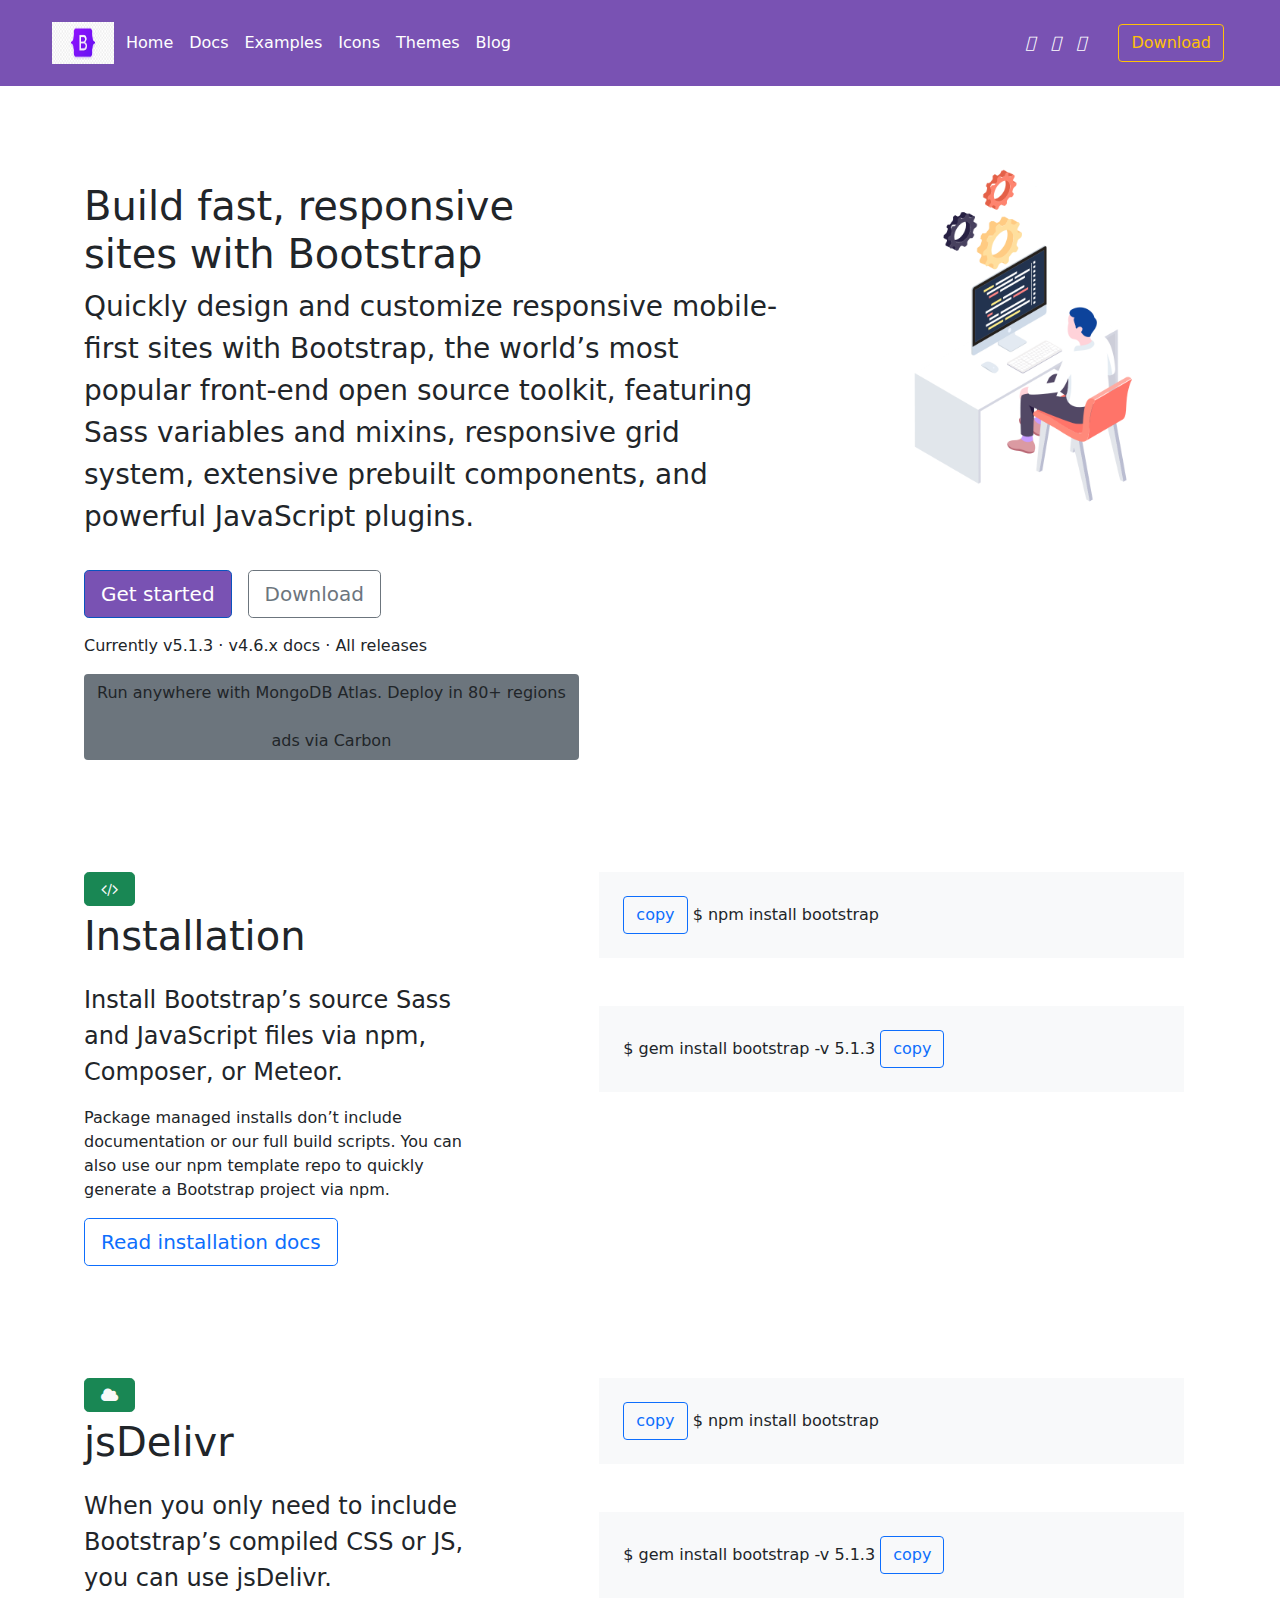
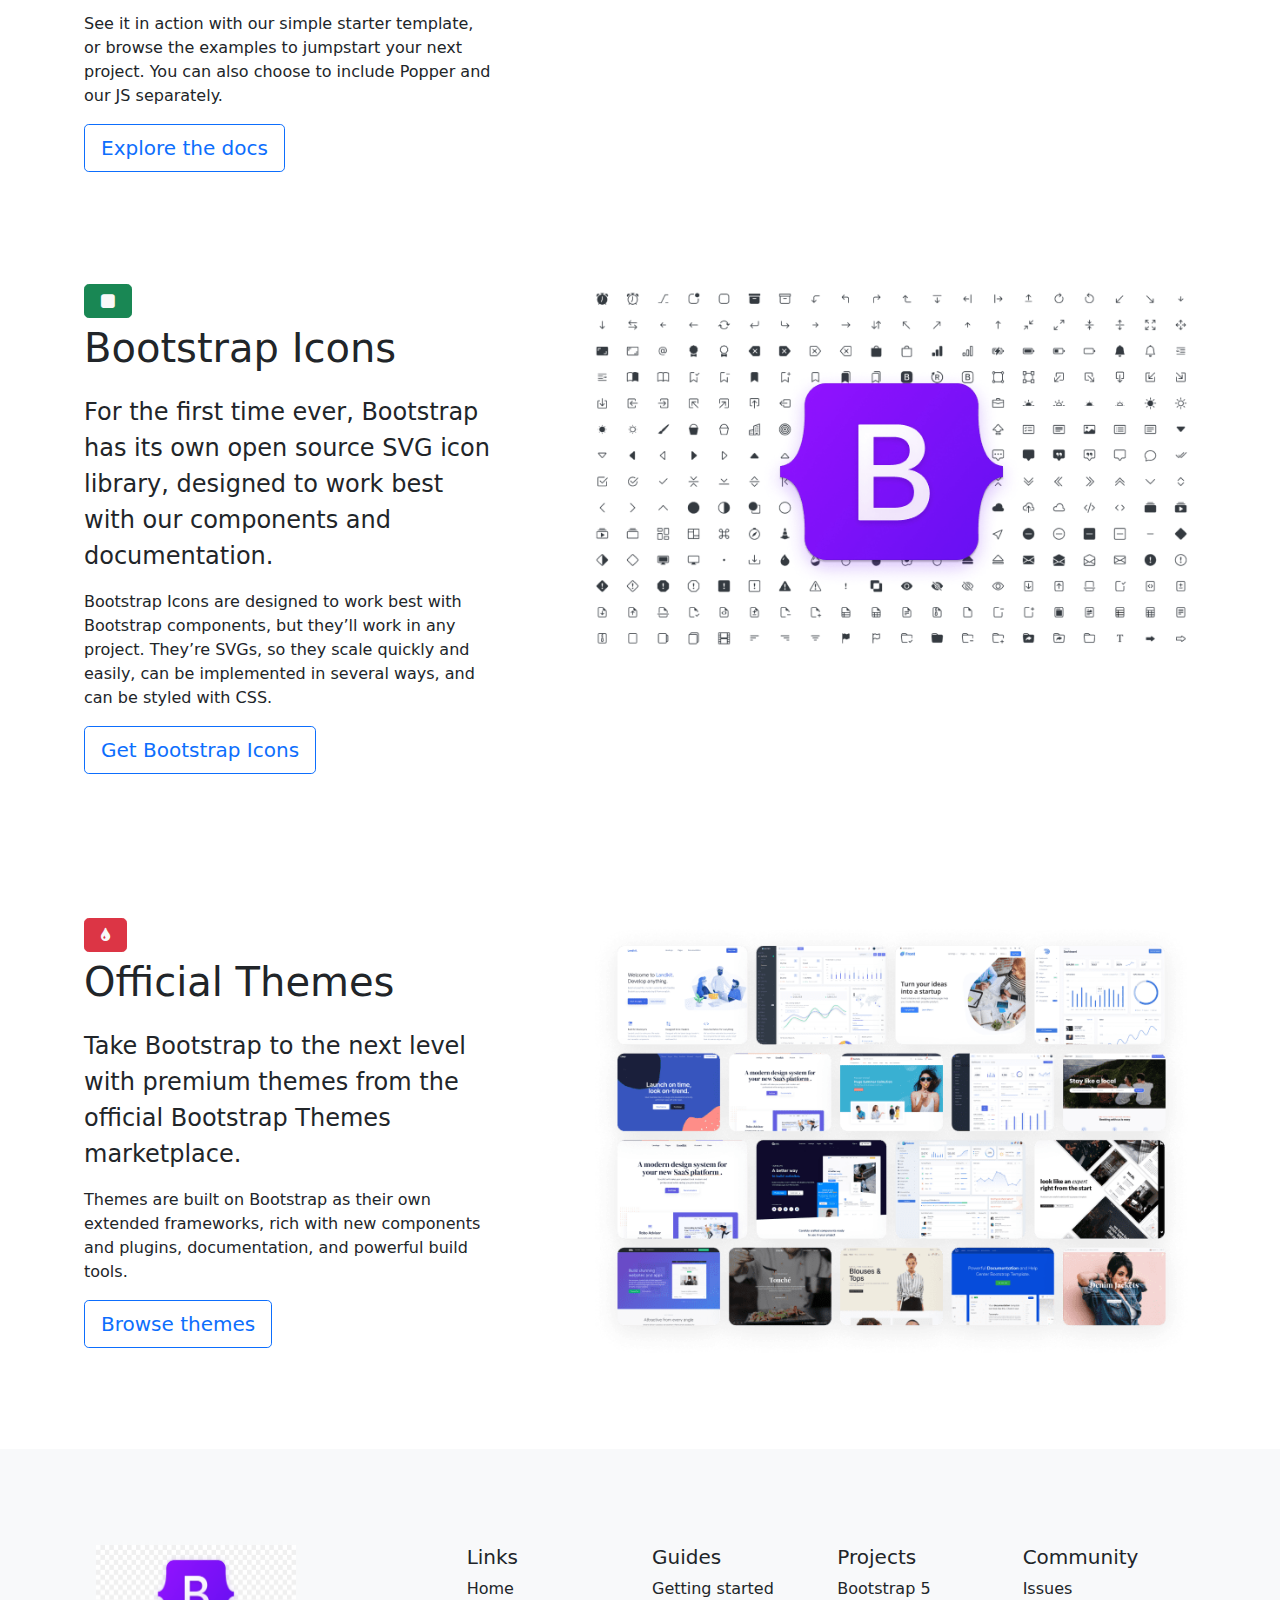
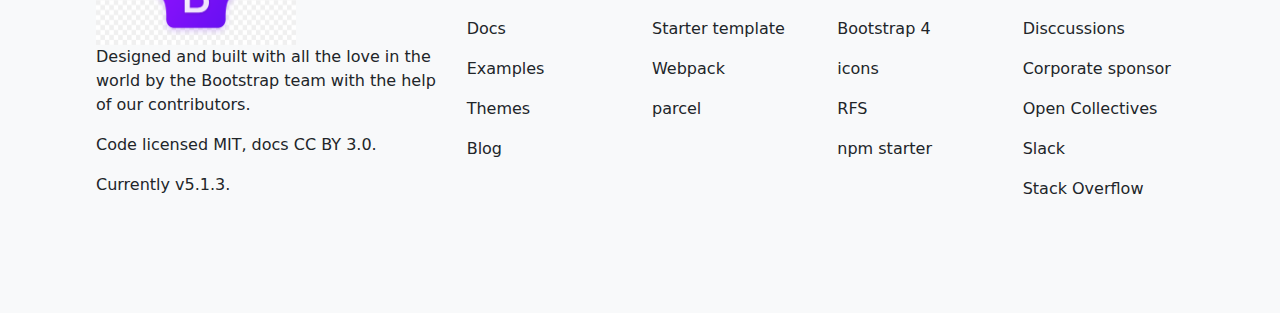
==== Bootstrap website clone/index.html @ 73bc7f17 "added a new project called todo" ====
<!DOCTYPE html>
<html lang="en">
<head>
    <meta charset="UTF-8">
    <meta http-equiv="X-UA-Compatible" content="IE=edge">
    <meta name="viewport" content="width=device-width, initial-scale=1.0">
    <link rel="stylesheet" href="css/bootstrap.min.css">
    <link rel="stylesheet" href="css/bootstrap-grid.css">
    <link href="https://stackpath.bootstrapcdn.com/font-awesome/4.7.0/css/font-awesome.min.css" rel="stylesheet"
      integrity="sha384-wvfXpqpZZVQGK6TAh5PVlGOfQNHSoD2xbE+QkPxCAFlNEevoEH3Sl0sibVcOQVnN"
      crossorigin="anonymous"/>
    <title>Document</title>

</head>
<body>
    <div class="container-fluid bg-white p-0 m-0" style="overflow-x: hidden;" > 
        <div class="d-flex justify-content-between align-items-center pt-3 pb-3 px-5 text-white" style="background-color: rgb(121, 82, 179);" >
            <div class="d-flex justify-content-between align-items-center mg-0">
                <img src="3801770-middle.png" class="p-1" alt="" height="50px" width="70px">
                <div class="p-2 d-none d-md-block">Home</div>
                <div class="p-2 d-none d-md-block">Docs</div>
                <div class="p-2 d-none d-md-block">Examples</div>
                <div class="p-2 d-none d-md-block">Icons</div>
                <div class="p-2 d-none d-md-block">Themes</div>
                <div class="p-2 d-none d-md-block">Blog</div>
            </div>
            <div class="d-flex justify-content-between align-items-center pl-2">
                <i class="fab fa-github p-2 d-none d-md-block"></i>
                <i class="fab fa-twitter p-2 d-none d-md-block"></i>
                <i class="fab fa-slack p-2 d-none d-md-block"></i>
                <i class="fa fa-circle-notch p-2 d-none d-md-block"></i>
                <button type="button" class="btn btn-outline-warning m-2 d-none d-md-block">Download</button>
                <i class="fa fa-bars fa-lg p-2 d-md-none"></i>
            </div>
        </div>
        <div class="row pt-5 px-5 text-center text-lg-start">
            <div class="col-lg-8 p-5 hero">
               <h1 class="fs-1">Build fast, responsive <br> sites with Bootstrap</h1>
               <p class="fs-3">Quickly design and customize responsive mobile-first sites with Bootstrap, the world’s most popular front-end open source toolkit, featuring Sass variables and mixins, responsive grid system, extensive prebuilt components, and powerful JavaScript plugins.</p>
               <button class="btn btn-primary active btn-lg " style="background-color: rgb(121, 82, 179);">Get started</button><button class="btn btn-lg btn-outline-secondary m-3">Download</button>
               <p>Currently v5.1.3 · v4.6.x docs · All releases</p>
               <div class="btn text-align-right bg-secondary " disable>Run anywhere with MongoDB Atlas. Deploy in 80+ regions <br><br>ads via Carbon</div>
             </div>
            <div class="col-lg-4">
                <img src="illustration.png" class="img-fluid" alt="">
            </div>
        </div>
        <div class="row pt-3 px-5 text-center text-lg-start">
            <div class="col-lg-5 p-5">
                <i class="btn btn-success btn-lg text-light fa fa-code"></i>
                <p class="fs-1 fw-1">Installation</p>
                <p class="fs-4">Install Bootstrap’s source Sass and JavaScript files via npm, Composer, or Meteor.</p>
                <p>Package managed installs don’t include documentation or our full build scripts. You can also use our npm template repo to quickly generate a Bootstrap project via npm.</p>
                <button class="btn btn-lg btn-outline-primary">Read installation docs</button>
            </div>
            <div class="col-lg-7">
                <div class="bg-light m-5 p-4">
                    <button class="btn btn-outline-primary r-0">copy</button>
                    $ npm install bootstrap

                </div>
                <div class="bg-light p-4 m-5">
                    $ gem install bootstrap -v 5.1.3
                    <button class="btn btn-outline-primary r-0">copy</button>
                </div>
            </div>
        </div>
        <div class="row pt-3 px-5 text-center text-lg-start">
            <div class="col-lg-5 p-5">
                <i class="btn btn-success btn-lg text-light fa fa-cloud"></i>
                <p class="fs-1 fw-1">jsDelivr</p>
                <p class="fs-4">When you only need to include Bootstrap’s compiled CSS or JS, you can use jsDelivr.</p>
                <p>See it in action with our simple starter template, or browse the examples to jumpstart your next project. You can also choose to include Popper and our JS separately.</p>
                <button class="btn btn-lg btn-outline-primary">Explore the docs</button>
            </div>
            <div class="col-lg-7">
                <div class="bg-light m-5 p-4">
                    <button class="btn btn-outline-primary r-0">copy</button>
                    $ npm install bootstrap

                </div>
                <div class="bg-light p-4 m-5">
                    $ gem install bootstrap -v 5.1.3
                    <button class="btn btn-outline-primary r-0">copy</button>
                    
                </div>
            </div>
        </div>
        <div class="row pt-3 px-5 text-center text-lg-start">
            <div class="col-lg-5 p-5">
                <i class="btn btn-success btn-lg text-light fa fa-square"></i>
                <p class="fs-1 fw-1">Bootstrap Icons</p>
                <p class="fs-4">For the first time ever, Bootstrap has its own open source SVG icon library, designed to work best with our components and documentation.</p>
                <p>Bootstrap Icons are designed to work best with Bootstrap components, but they’ll work in any project. They’re SVGs, so they scale quickly and easily, can be implemented in several ways, and can be styled with CSS.</p>
                <button class="btn btn-lg btn-outline-primary">Get Bootstrap Icons</button>
            </div>
            <div class="col-lg-7 p-5">
                <img src="bootstrap-icons.png" class="img-fluid" alt="">
            </div>
        </div>
        <div class="row p-5 text-center text-lg-start">
            <div class="col-lg-5 p-5">
                <i class="btn btn-danger btn-lg text-light fa fa-tint"></i>
                <p class="fs-1 fw-1">Official Themes</p>
                <p class="fs-4">Take Bootstrap to the next level with premium themes from the official Bootstrap Themes marketplace.</p>
                <p>Themes are built on Bootstrap as their own extended frameworks, rich with new components and plugins, documentation, and powerful build tools.</p>
                <button class="btn btn-lg btn-outline-primary">Browse themes</button>
            </div>
            <div class="col-lg-7 p-5 ">
                <img src="bootstrap-themes.png" class="img-fluid" alt="">
            </div>
        </div>
        <footer class="p-5 m-0 bg-light text-center text-lg-start">
            <div class="row p-5 bg-light ">
                <div class="col-lg-4">
                    <img src="3801770-middle.png" alt="" width="200px" height="100px">
                    <P>Designed and built with all the love in the world by the Bootstrap team with the help of our contributors.</P>
                    <P>Code licensed MIT, docs CC BY 3.0.</P>
                    <P>Currently v5.1.3.</P>
                </div>
                <div class="col-6 col-lg-2">
                    <p class="h5">Links</p>
                    <p>Home</p>
                    <p>Docs</p>
                    <p>Examples</p>
                    <p>Themes</p>
                    <p>Blog</p>
                </div>
                <div class="col-6 col-lg-2">
                    <p class="h5">Guides</p>
                    <p>Getting started</p>
                    <p>Starter template</p>
                    <p>Webpack</p>
                    <p>parcel</p>
                </div>
                <div class="col-6 col-lg-2">
                    <p class="h5">Projects</p>
                    <p>Bootstrap 5</p>
                    <p>Bootstrap 4</p>
                    <p>icons</p>
                    <p>RFS</p>
                    <p>npm starter</p>
                </div>
                <div class="col-6 col-lg-2">
                    <p class="h5">Community</p>
                    <p>Issues</p>
                    <p>Disccussions</p>
                    <p>Corporate sponsor</p>
                    <p>Open Collectives</p>
                    <p>Slack</p>
                    <p>Stack Overflow</p>
                </div>
            </div>
        </footer>
    </div>
</body>
</html>
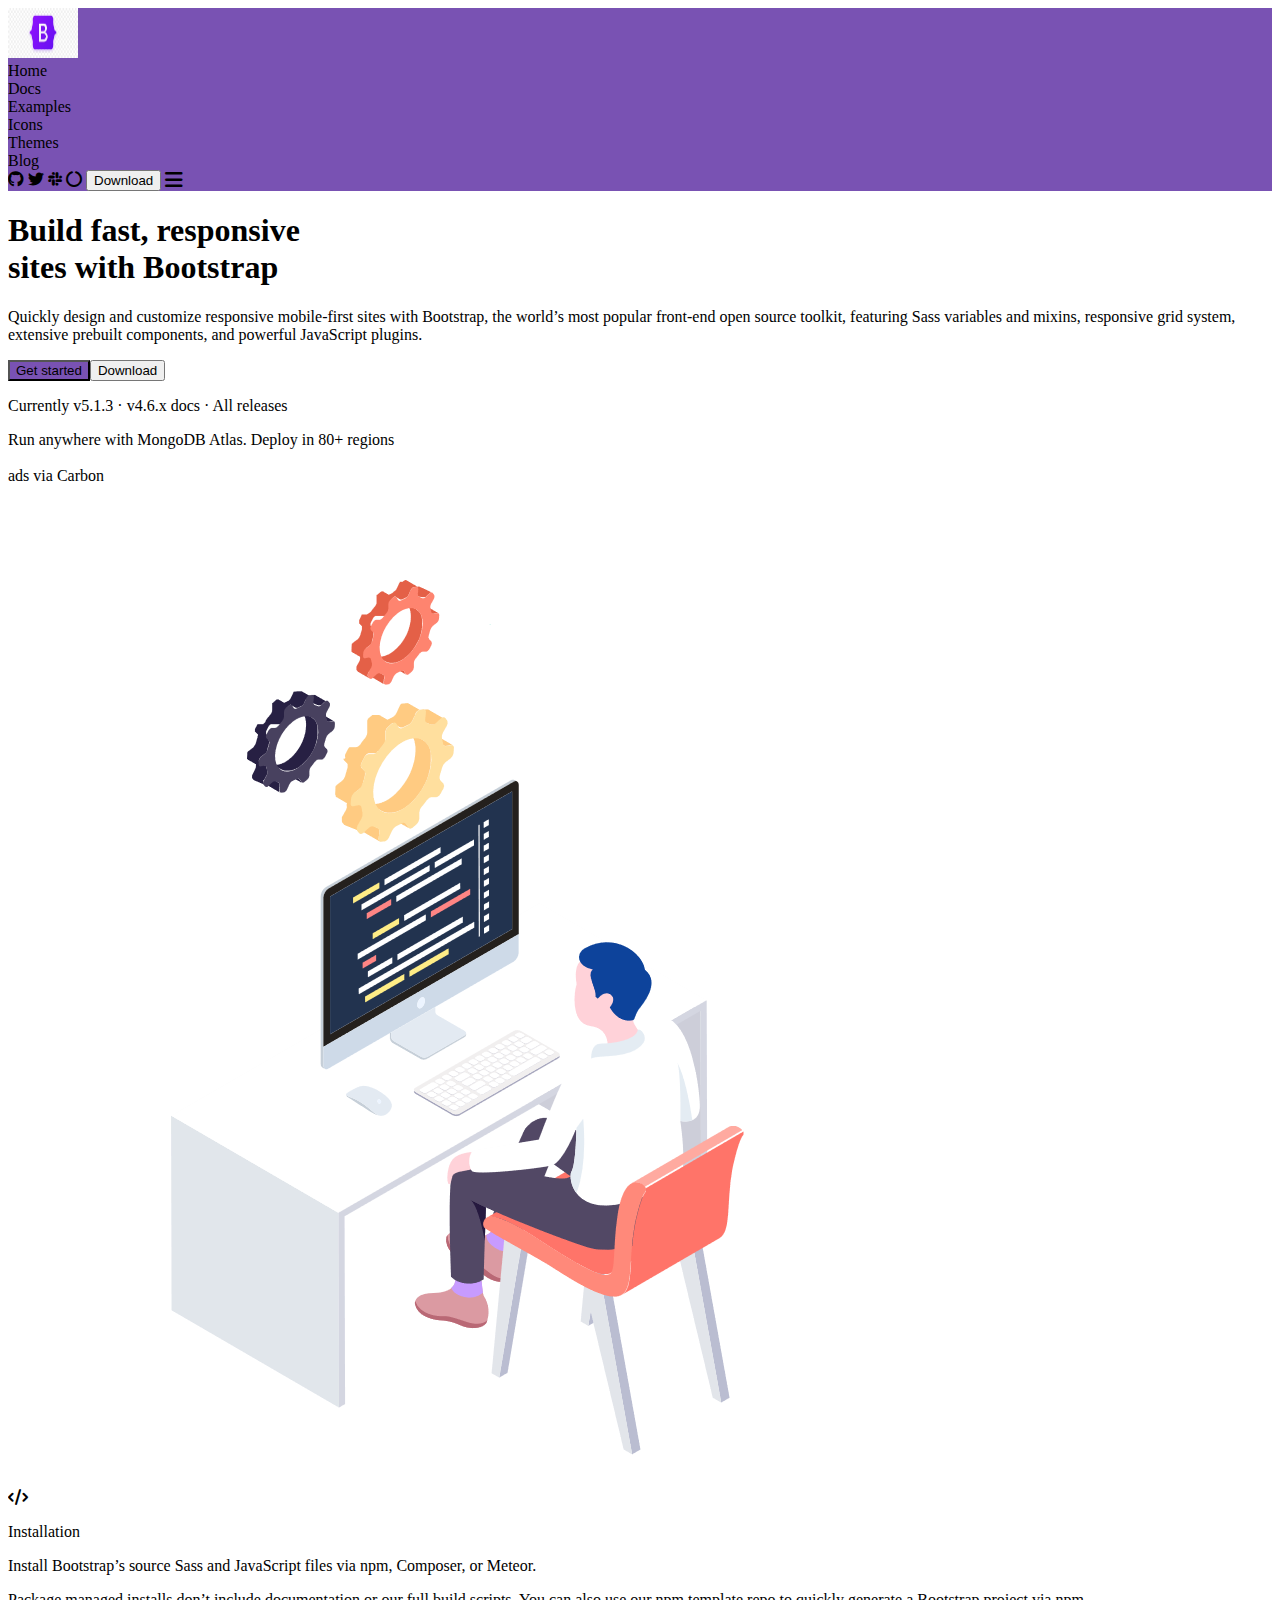
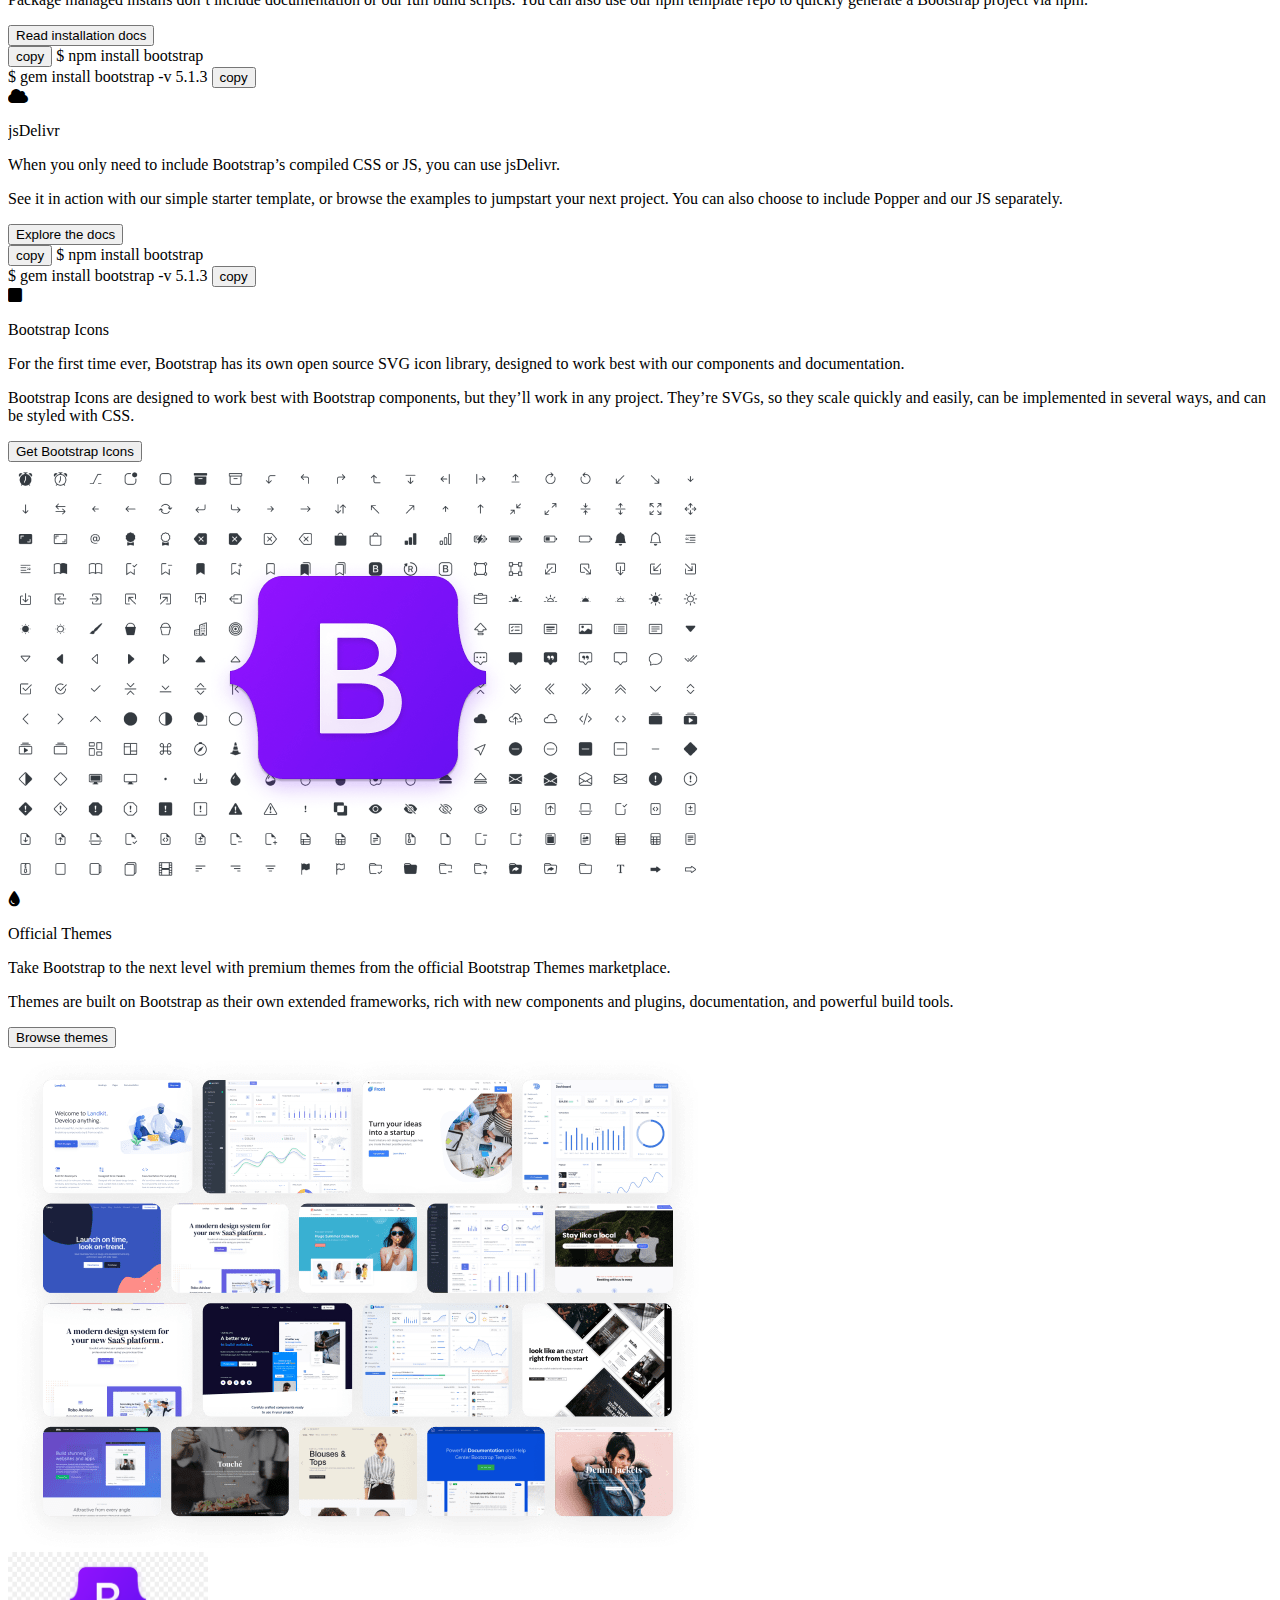
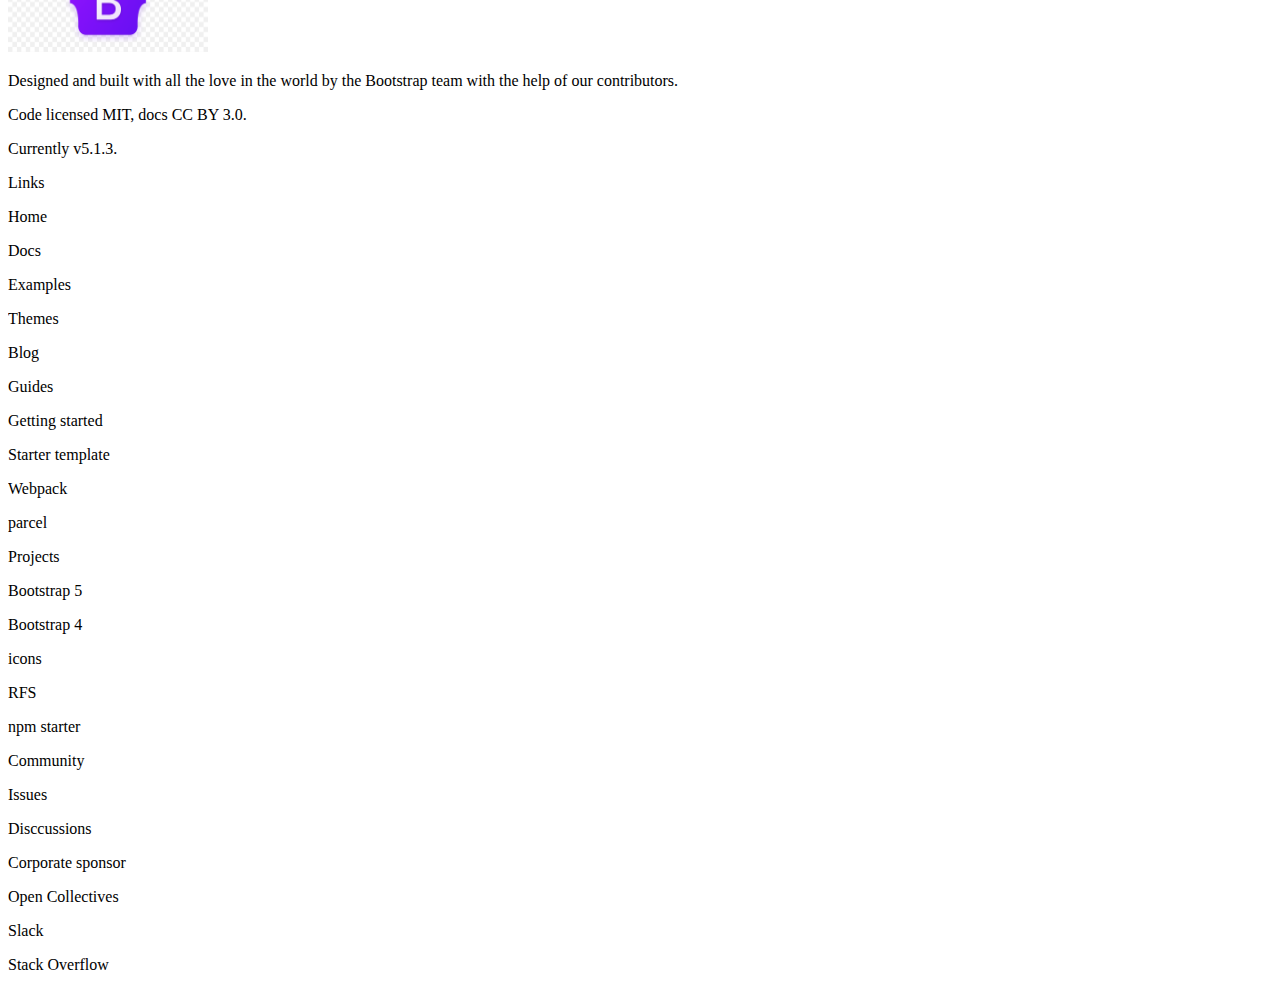
==== commit 9b03a2eb: "weather app" ====
--- a/Bootstrap website clone/index.html
+++ b/Bootstrap website clone/index.html
@@ -4,12 +4,9 @@
     <meta charset="UTF-8">
     <meta http-equiv="X-UA-Compatible" content="IE=edge">
     <meta name="viewport" content="width=device-width, initial-scale=1.0">
-    <link rel="stylesheet" href="css/bootstrap.min.css">
-    <link rel="stylesheet" href="css/bootstrap-grid.css">
-    <link href="https://stackpath.bootstrapcdn.com/font-awesome/4.7.0/css/font-awesome.min.css" rel="stylesheet"
-      integrity="sha384-wvfXpqpZZVQGK6TAh5PVlGOfQNHSoD2xbE+QkPxCAFlNEevoEH3Sl0sibVcOQVnN"
-      crossorigin="anonymous"/>
-    <title>Document</title>
+    <link href="https://cdn.jsdelivr.net/npm/bootstrap@5.0.2/dist/css/bootstrap.min.css" rel="stylesheet" integrity="sha384-EVSTQN3/azprG1Anm3QDgpJLIm9Nao0Yz1ztcQTwFspd3yD65VohhpuuCOmLASjC" crossorigin="anonymous">
+    <link rel="stylesheet" href="https://cdnjs.cloudflare.com/ajax/libs/font-awesome/6.0.0/css/all.min.css" integrity="sha512-9usAa10IRO0HhonpyAIVpjrylPvoDwiPUiKdWk5t3PyolY1cOd4DSE0Ga+ri4AuTroPR5aQvXU9xC6qOPnzFeg==" crossorigin="anonymous" referrerpolicy="no-referrer" />
+    <title>Bootstrap homepage clone</title>
 
 </head>
 <body>
